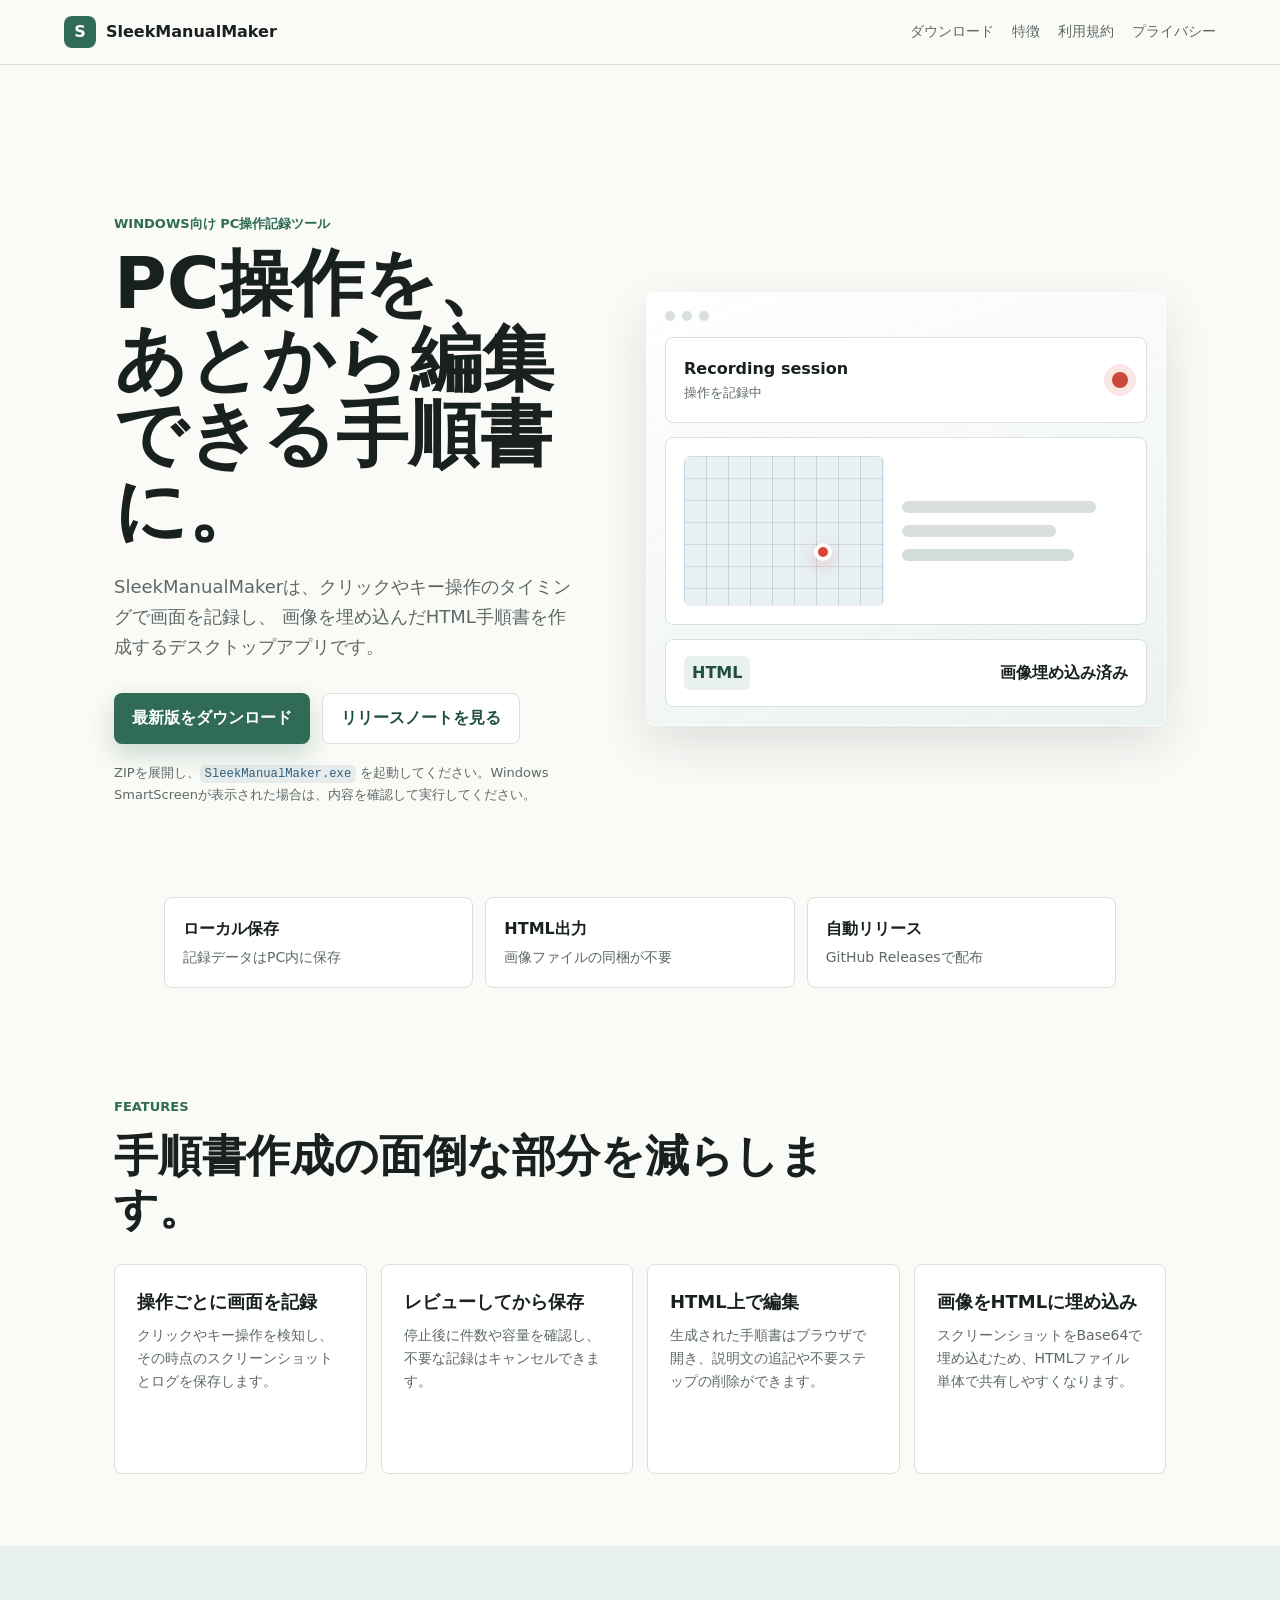
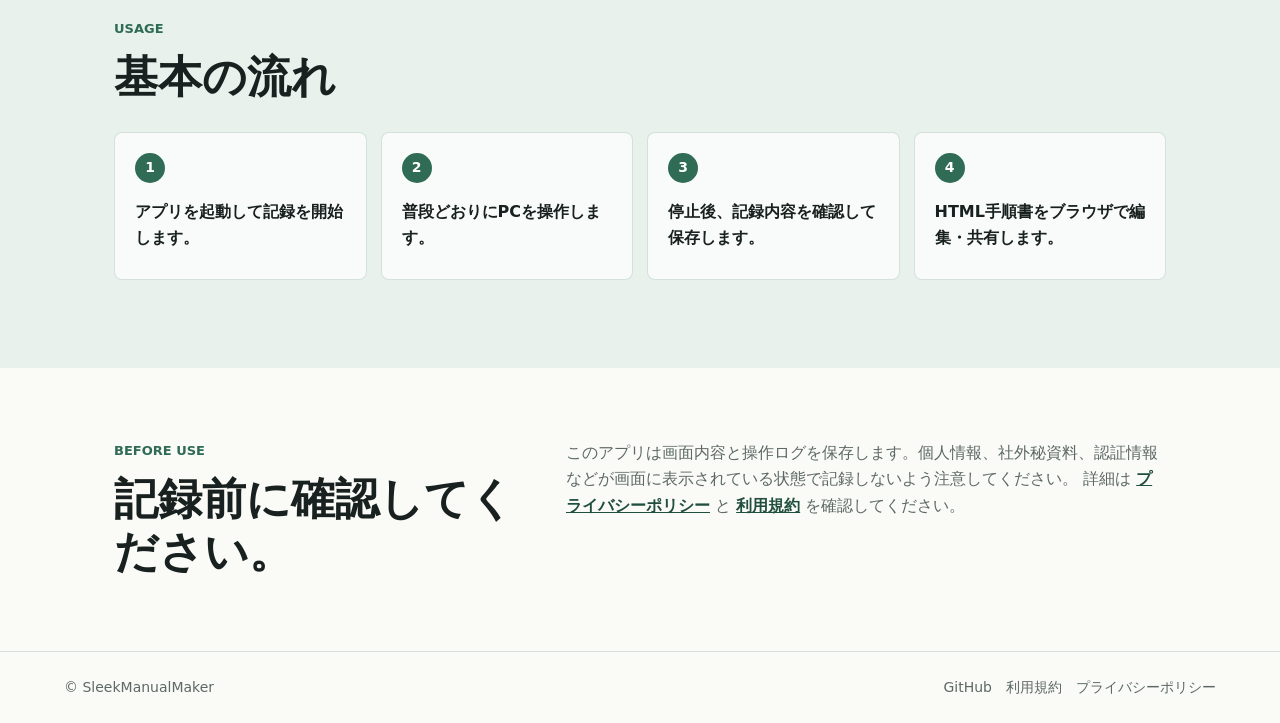
==== docs/site/index.html @ 2b90fae9 "Add GitHub Pages distribution site" ====
<!doctype html>
<html lang="ja">
  <head>
    <meta charset="utf-8">
    <meta name="viewport" content="width=device-width, initial-scale=1">
    <title>SleekManualMaker | PC操作をそのまま手順書に</title>
    <meta
      name="description"
      content="SleekManualMakerは、PC操作を記録してスクリーンショット付きHTML手順書を作成するWindows向けツールです。"
    >
    <meta property="og:title" content="SleekManualMaker">
    <meta
      property="og:description"
      content="クリックやキー操作を記録し、画像埋め込み済みのHTML手順書を作成します。"
    >
    <meta property="og:type" content="website">
    <link rel="stylesheet" href="styles.css">
  </head>
  <body>
    <header class="site-header">
      <a class="brand" href="./" aria-label="SleekManualMaker home">
        <span class="brand-mark">S</span>
        <span>SleekManualMaker</span>
      </a>
      <nav class="top-nav" aria-label="主要リンク">
        <a href="#download">ダウンロード</a>
        <a href="#features">特徴</a>
        <a href="terms.html">利用規約</a>
        <a href="privacy.html">プライバシー</a>
      </nav>
    </header>

    <main>
      <section class="hero">
        <div class="hero-copy">
          <p class="eyebrow">Windows向け PC操作記録ツール</p>
          <h1>PC操作を、あとから編集できる手順書に。</h1>
          <p class="lead">
            SleekManualMakerは、クリックやキー操作のタイミングで画面を記録し、
            画像を埋め込んだHTML手順書を作成するデスクトップアプリです。
          </p>
          <div class="hero-actions" id="download">
            <a class="primary-button" href="https://github.com/matsutanishimpei/Sleek-Manual-Maker/releases/latest/download/SleekManualMaker.zip">
              最新版をダウンロード
            </a>
            <a class="secondary-button" href="https://github.com/matsutanishimpei/Sleek-Manual-Maker/releases/latest">
              リリースノートを見る
            </a>
          </div>
          <p class="download-note">
            ZIPを展開し、<code>SleekManualMaker.exe</code> を起動してください。Windows SmartScreenが表示された場合は、内容を確認して実行してください。
          </p>
        </div>

        <div class="product-panel" aria-label="SleekManualMakerの画面イメージ">
          <div class="window-bar">
            <span></span><span></span><span></span>
          </div>
          <div class="recorder-preview">
            <div>
              <p class="preview-title">Recording session</p>
              <p class="preview-subtitle">操作を記録中</p>
            </div>
            <div class="record-dot"></div>
          </div>
          <div class="step-preview">
            <div class="screen-thumb">
              <span class="cursor-dot"></span>
            </div>
            <div class="step-lines">
              <span></span>
              <span></span>
              <span></span>
            </div>
          </div>
          <div class="export-preview">
            <span>HTML</span>
            <strong>画像埋め込み済み</strong>
          </div>
        </div>
      </section>

      <section class="trust-strip" aria-label="品質情報">
        <div>
          <strong>ローカル保存</strong>
          <span>記録データはPC内に保存</span>
        </div>
        <div>
          <strong>HTML出力</strong>
          <span>画像ファイルの同梱が不要</span>
        </div>
        <div>
          <strong>自動リリース</strong>
          <span>GitHub Releasesで配布</span>
        </div>
      </section>

      <section class="section" id="features">
        <div class="section-heading">
          <p class="eyebrow">Features</p>
          <h2>手順書作成の面倒な部分を減らします。</h2>
        </div>
        <div class="feature-grid">
          <article>
            <h3>操作ごとに画面を記録</h3>
            <p>クリックやキー操作を検知し、その時点のスクリーンショットとログを保存します。</p>
          </article>
          <article>
            <h3>レビューしてから保存</h3>
            <p>停止後に件数や容量を確認し、不要な記録はキャンセルできます。</p>
          </article>
          <article>
            <h3>HTML上で編集</h3>
            <p>生成された手順書はブラウザで開き、説明文の追記や不要ステップの削除ができます。</p>
          </article>
          <article>
            <h3>画像をHTMLに埋め込み</h3>
            <p>スクリーンショットをBase64で埋め込むため、HTMLファイル単体で共有しやすくなります。</p>
          </article>
        </div>
      </section>

      <section class="section muted">
        <div class="section-heading">
          <p class="eyebrow">Usage</p>
          <h2>基本の流れ</h2>
        </div>
        <ol class="flow-list">
          <li><span>1</span>アプリを起動して記録を開始します。</li>
          <li><span>2</span>普段どおりにPCを操作します。</li>
          <li><span>3</span>停止後、記録内容を確認して保存します。</li>
          <li><span>4</span>HTML手順書をブラウザで編集・共有します。</li>
        </ol>
      </section>

      <section class="section notice">
        <div>
          <p class="eyebrow">Before Use</p>
          <h2>記録前に確認してください。</h2>
        </div>
        <p>
          このアプリは画面内容と操作ログを保存します。個人情報、社外秘資料、認証情報などが画面に表示されている状態で記録しないよう注意してください。
          詳細は <a href="privacy.html">プライバシーポリシー</a> と <a href="terms.html">利用規約</a> を確認してください。
        </p>
      </section>
    </main>

    <footer class="site-footer">
      <span>© SleekManualMaker</span>
      <span>
        <a href="https://github.com/matsutanishimpei/Sleek-Manual-Maker">GitHub</a>
        <a href="terms.html">利用規約</a>
        <a href="privacy.html">プライバシーポリシー</a>
      </span>
    </footer>
  </body>
</html>
---- docs/site/styles.css ----
:root {
  color-scheme: light;
  --ink: #18211f;
  --muted: #5d6965;
  --paper: #fafaf7;
  --panel: #ffffff;
  --line: #d9dfdc;
  --green: #2f6b55;
  --green-strong: #214f3f;
  --amber: #c8892c;
  --blue: #315f7d;
  --soft-green: #e8f1ec;
  --soft-blue: #e8f0f4;
  --shadow: 0 18px 50px rgba(24, 33, 31, 0.12);
}

* {
  box-sizing: border-box;
}

html {
  scroll-behavior: smooth;
}

body {
  margin: 0;
  background: var(--paper);
  color: var(--ink);
  font-family:
    "BIZ UDPGothic", "Yu Gothic", "Hiragino Kaku Gothic ProN", Meiryo, system-ui,
    sans-serif;
  line-height: 1.65;
}

a {
  color: inherit;
}

code {
  padding: 2px 5px;
  border-radius: 5px;
  background: rgba(49, 95, 125, 0.1);
  color: var(--blue);
  font-family: "Cascadia Mono", Consolas, monospace;
  font-size: 0.94em;
}

.site-header {
  position: sticky;
  top: 0;
  z-index: 10;
  display: flex;
  align-items: center;
  justify-content: space-between;
  gap: 24px;
  padding: 16px clamp(20px, 5vw, 64px);
  background: rgba(250, 250, 247, 0.92);
  border-bottom: 1px solid var(--line);
  backdrop-filter: blur(18px);
}

.brand {
  display: inline-flex;
  align-items: center;
  gap: 10px;
  font-weight: 700;
  text-decoration: none;
}

.brand-mark {
  display: grid;
  place-items: center;
  width: 32px;
  height: 32px;
  border-radius: 8px;
  background: var(--green);
  color: #fff;
}

.top-nav {
  display: flex;
  align-items: center;
  gap: 18px;
  color: var(--muted);
  font-size: 14px;
}

.top-nav a {
  text-decoration: none;
}

.top-nav a:hover,
.top-nav a[aria-current="page"] {
  color: var(--green-strong);
}

.hero {
  display: grid;
  grid-template-columns: minmax(0, 1fr) minmax(320px, 520px);
  gap: clamp(32px, 6vw, 72px);
  align-items: center;
  max-width: 1180px;
  min-height: calc(100svh - 68px);
  margin: 0 auto;
  padding: clamp(56px, 9vw, 104px) clamp(20px, 5vw, 64px) 48px;
}

.eyebrow {
  margin: 0 0 12px;
  color: var(--green);
  font-size: 13px;
  font-weight: 700;
  letter-spacing: 0;
  text-transform: uppercase;
}

h1,
h2,
h3,
p {
  overflow-wrap: anywhere;
}

h1 {
  max-width: 780px;
  margin: 0;
  font-size: clamp(38px, 8vw, 72px);
  line-height: 1.05;
  letter-spacing: 0;
}

h2 {
  margin: 0;
  font-size: clamp(28px, 4vw, 44px);
  line-height: 1.2;
  letter-spacing: 0;
}

h3 {
  margin: 0 0 8px;
  font-size: 18px;
  letter-spacing: 0;
}

.lead {
  max-width: 680px;
  margin: 24px 0 0;
  color: var(--muted);
  font-size: 18px;
}

.hero-actions {
  display: flex;
  flex-wrap: wrap;
  gap: 12px;
  margin-top: 32px;
}

.primary-button,
.secondary-button {
  display: inline-flex;
  align-items: center;
  justify-content: center;
  min-height: 46px;
  padding: 11px 18px;
  border-radius: 8px;
  font-weight: 700;
  text-decoration: none;
}

.primary-button {
  background: var(--green);
  color: #fff;
  box-shadow: 0 10px 24px rgba(47, 107, 85, 0.24);
}

.primary-button:hover {
  background: var(--green-strong);
}

.secondary-button {
  border: 1px solid var(--line);
  background: #fff;
  color: var(--green-strong);
}

.download-note {
  max-width: 660px;
  margin: 18px 0 0;
  color: var(--muted);
  font-size: 13px;
}

.product-panel {
  width: 100%;
  padding: 18px;
  border: 1px solid rgba(255, 255, 255, 0.72);
  border-radius: 8px;
  background:
    linear-gradient(160deg, rgba(255, 255, 255, 0.94), rgba(232, 241, 236, 0.86)),
    var(--panel);
  box-shadow: var(--shadow);
}

.window-bar {
  display: flex;
  gap: 7px;
  padding-bottom: 16px;
}

.window-bar span {
  width: 10px;
  height: 10px;
  border-radius: 50%;
  background: var(--line);
}

.recorder-preview,
.step-preview,
.export-preview {
  border: 1px solid var(--line);
  border-radius: 8px;
  background: #fff;
}

.recorder-preview {
  display: flex;
  align-items: center;
  justify-content: space-between;
  padding: 18px;
}

.preview-title,
.preview-subtitle {
  margin: 0;
}

.preview-title {
  font-weight: 700;
}

.preview-subtitle {
  color: var(--muted);
  font-size: 13px;
}

.record-dot {
  width: 16px;
  height: 16px;
  border-radius: 50%;
  background: #c9493c;
  box-shadow: 0 0 0 8px rgba(201, 73, 60, 0.13);
}

.step-preview {
  display: grid;
  grid-template-columns: 45% 1fr;
  gap: 18px;
  margin-top: 14px;
  padding: 18px;
}

.screen-thumb {
  position: relative;
  min-height: 150px;
  border-radius: 6px;
  background:
    linear-gradient(90deg, rgba(49, 95, 125, 0.18) 1px, transparent 1px),
    linear-gradient(rgba(49, 95, 125, 0.14) 1px, transparent 1px),
    var(--soft-blue);
  background-size: 22px 22px;
}

.cursor-dot {
  position: absolute;
  right: 26%;
  bottom: 30%;
  width: 18px;
  height: 18px;
  border: 4px solid #fff;
  border-radius: 50%;
  background: #d94436;
  box-shadow: 0 6px 16px rgba(217, 68, 54, 0.26);
}

.step-lines {
  display: grid;
  align-content: center;
  gap: 12px;
}

.step-lines span {
  height: 12px;
  border-radius: 999px;
  background: var(--line);
}

.step-lines span:nth-child(1) {
  width: 86%;
}

.step-lines span:nth-child(2) {
  width: 68%;
}

.step-lines span:nth-child(3) {
  width: 76%;
  background: rgba(47, 107, 85, 0.22);
}

.export-preview {
  display: flex;
  align-items: center;
  justify-content: space-between;
  gap: 14px;
  margin-top: 14px;
  padding: 16px 18px;
}

.export-preview span {
  padding: 4px 8px;
  border-radius: 6px;
  background: var(--soft-green);
  color: var(--green-strong);
  font-weight: 700;
}

.trust-strip {
  display: grid;
  grid-template-columns: repeat(3, minmax(0, 1fr));
  max-width: 1080px;
  margin: 0 auto;
  padding: 0 clamp(20px, 5vw, 64px) 36px;
  gap: 12px;
}

.trust-strip div {
  padding: 18px;
  border: 1px solid var(--line);
  border-radius: 8px;
  background: #fff;
}

.trust-strip strong,
.trust-strip span {
  display: block;
}

.trust-strip span {
  margin-top: 4px;
  color: var(--muted);
  font-size: 14px;
}

.section {
  max-width: 1180px;
  margin: 0 auto;
  padding: 72px clamp(20px, 5vw, 64px);
}

.section-heading {
  max-width: 720px;
  margin-bottom: 28px;
}

.feature-grid {
  display: grid;
  grid-template-columns: repeat(4, minmax(0, 1fr));
  gap: 14px;
}

.feature-grid article {
  min-height: 210px;
  padding: 22px;
  border: 1px solid var(--line);
  border-radius: 8px;
  background: #fff;
}

.feature-grid p {
  margin: 0;
  color: var(--muted);
  font-size: 14px;
}

.muted {
  max-width: none;
  background: var(--soft-green);
}

.muted .section-heading,
.muted .flow-list {
  max-width: 1052px;
  margin-right: auto;
  margin-left: auto;
}

.flow-list {
  display: grid;
  grid-template-columns: repeat(4, minmax(0, 1fr));
  gap: 14px;
  padding: 0;
  list-style: none;
}

.flow-list li {
  min-height: 148px;
  padding: 20px;
  border: 1px solid rgba(47, 107, 85, 0.18);
  border-radius: 8px;
  background: rgba(255, 255, 255, 0.72);
  font-weight: 700;
}

.flow-list span {
  display: grid;
  place-items: center;
  width: 30px;
  height: 30px;
  margin-bottom: 16px;
  border-radius: 50%;
  background: var(--green);
  color: #fff;
  font-size: 14px;
}

.notice {
  display: grid;
  grid-template-columns: minmax(260px, 0.7fr) 1fr;
  gap: 32px;
  align-items: start;
}

.notice p:last-child {
  margin: 0;
  color: var(--muted);
}

.notice a,
.legal-body a {
  color: var(--green-strong);
  font-weight: 700;
}

.site-footer {
  display: flex;
  align-items: center;
  justify-content: space-between;
  gap: 20px;
  padding: 24px clamp(20px, 5vw, 64px);
  border-top: 1px solid var(--line);
  color: var(--muted);
  font-size: 14px;
}

.site-footer span:last-child {
  display: flex;
  flex-wrap: wrap;
  gap: 14px;
}

.site-footer a {
  text-decoration: none;
}

.legal-page {
  max-width: 920px;
  margin: 0 auto;
  padding: 56px clamp(20px, 5vw, 64px) 80px;
}

.legal-hero {
  padding-bottom: 28px;
  border-bottom: 1px solid var(--line);
}

.legal-hero p:last-child {
  margin: 16px 0 0;
  color: var(--muted);
}

.legal-body {
  padding-top: 32px;
}

.legal-body h2 {
  margin: 34px 0 10px;
  font-size: 24px;
}

.legal-body h2:first-child {
  margin-top: 0;
}

.legal-body p,
.legal-body li {
  color: var(--muted);
}

.legal-body ul {
  padding-left: 1.4em;
}

.not-found {
  display: grid;
  place-items: start;
  align-content: center;
  min-height: 100svh;
  max-width: 720px;
  margin: 0 auto;
  padding: 40px clamp(20px, 5vw, 64px);
}

.not-found .primary-button {
  margin-top: 18px;
}

@media (max-width: 900px) {
  .site-header {
    align-items: flex-start;
    flex-direction: column;
  }

  .top-nav {
    flex-wrap: wrap;
  }

  .hero {
    grid-template-columns: 1fr;
    min-height: auto;
  }

  .product-panel {
    max-width: 560px;
  }

  .trust-strip,
  .feature-grid,
  .flow-list,
  .notice {
    grid-template-columns: 1fr;
  }

  .feature-grid article,
  .flow-list li {
    min-height: auto;
  }
}

@media (max-width: 520px) {
  .hero-actions,
  .site-footer {
    align-items: stretch;
    flex-direction: column;
  }

  .primary-button,
  .secondary-button {
    width: 100%;
  }

  .step-preview {
    grid-template-columns: 1fr;
  }
}
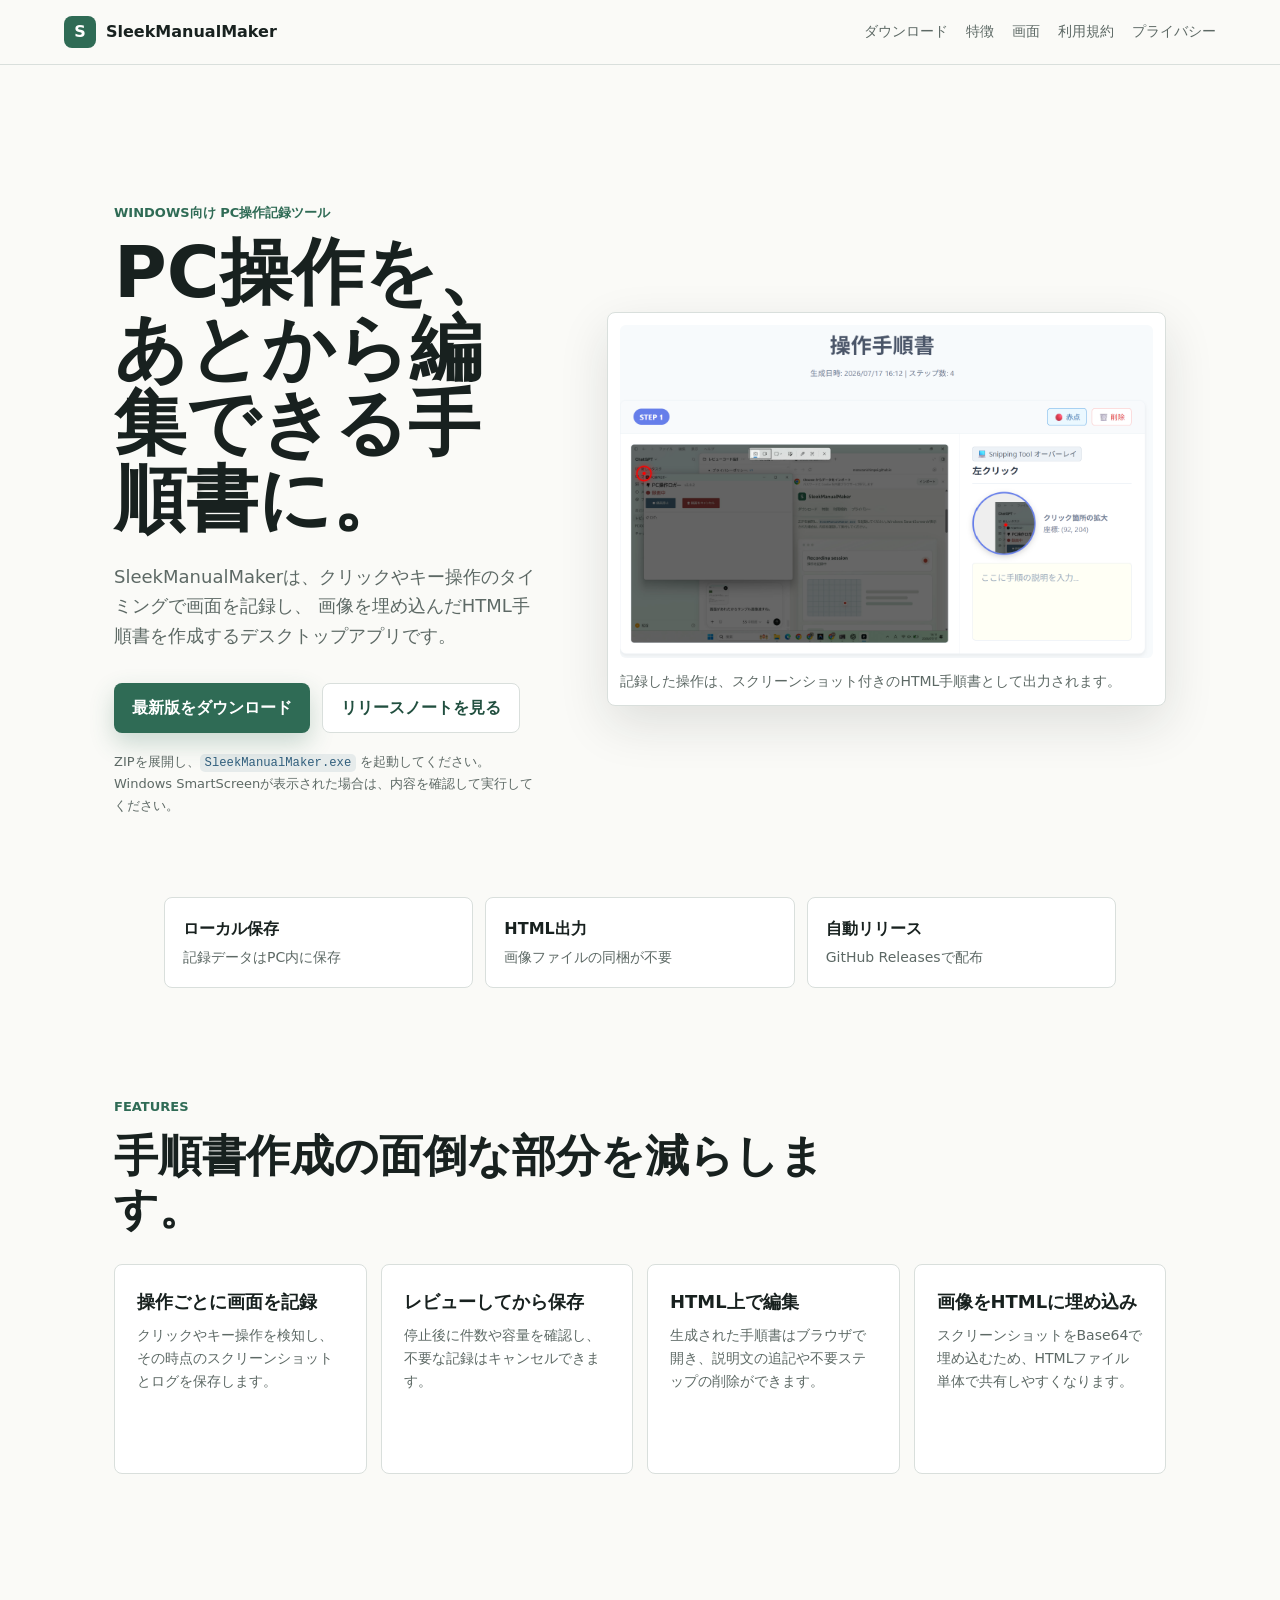
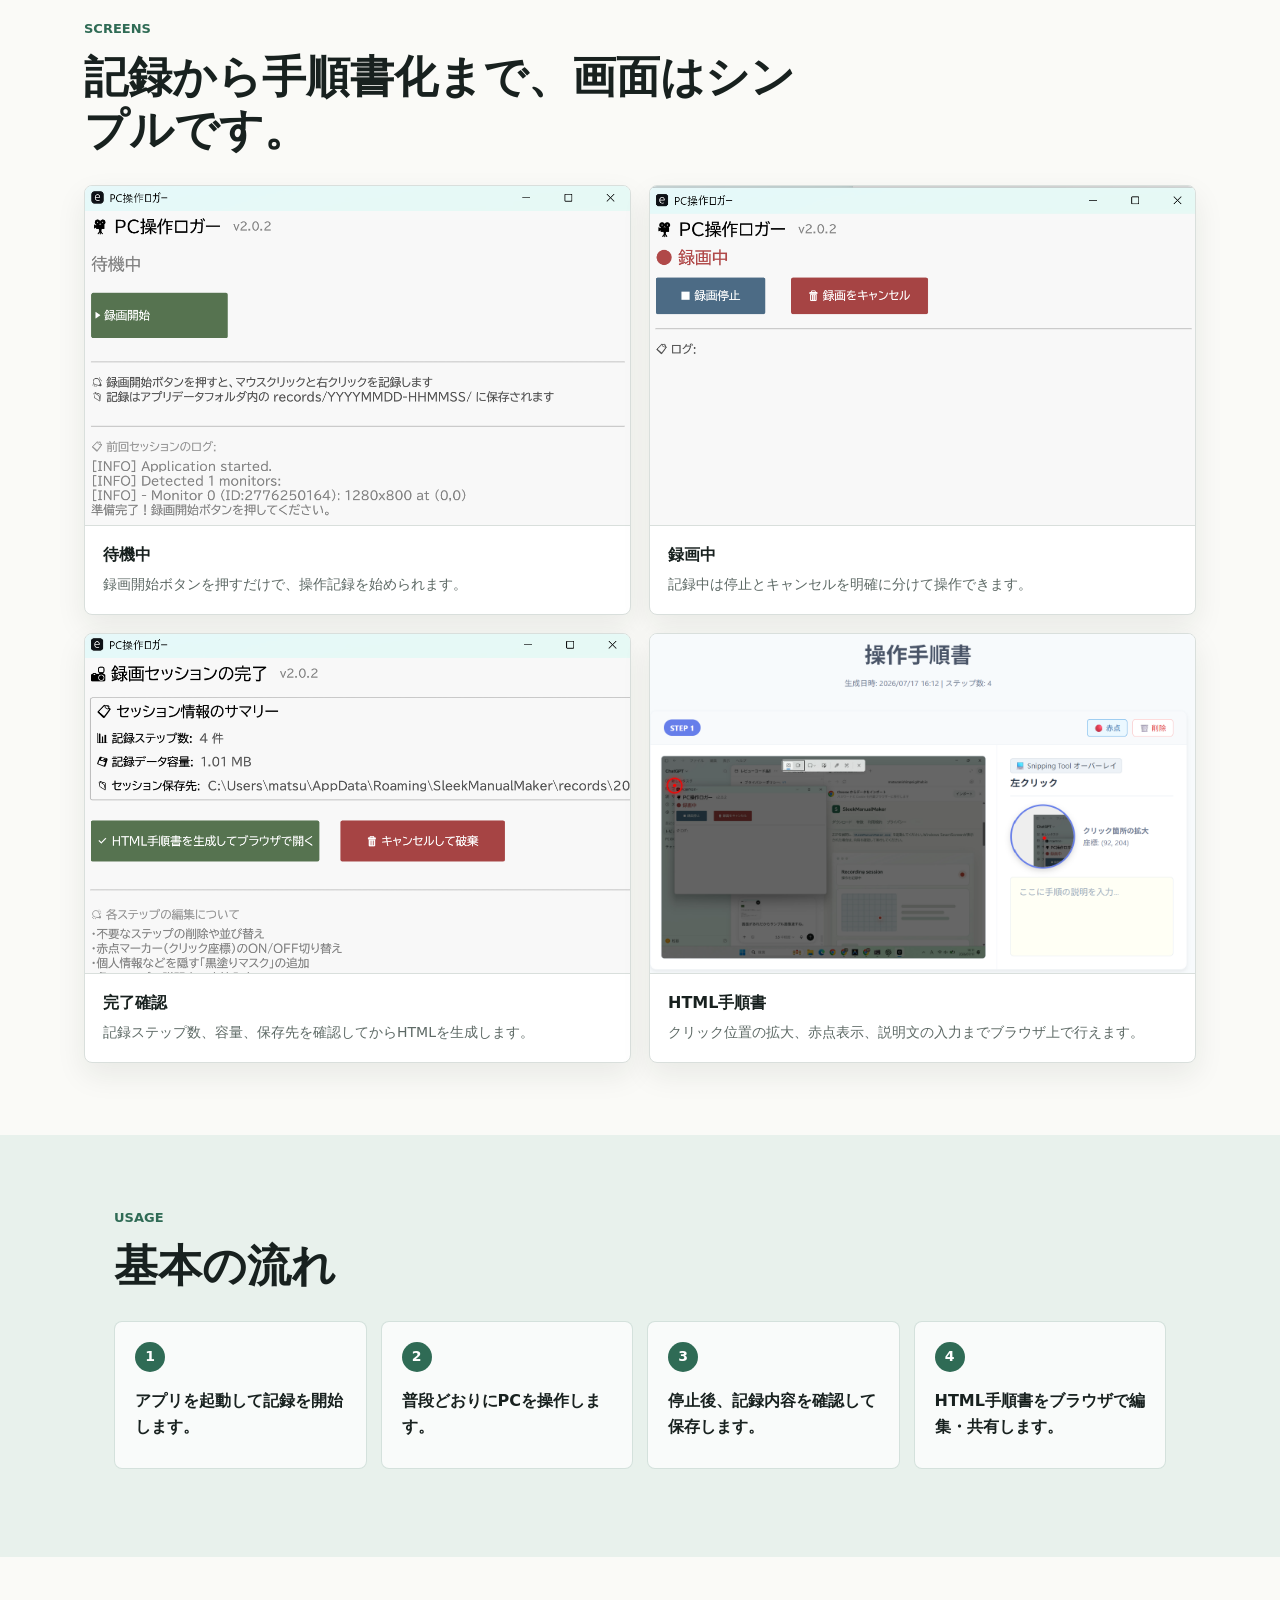
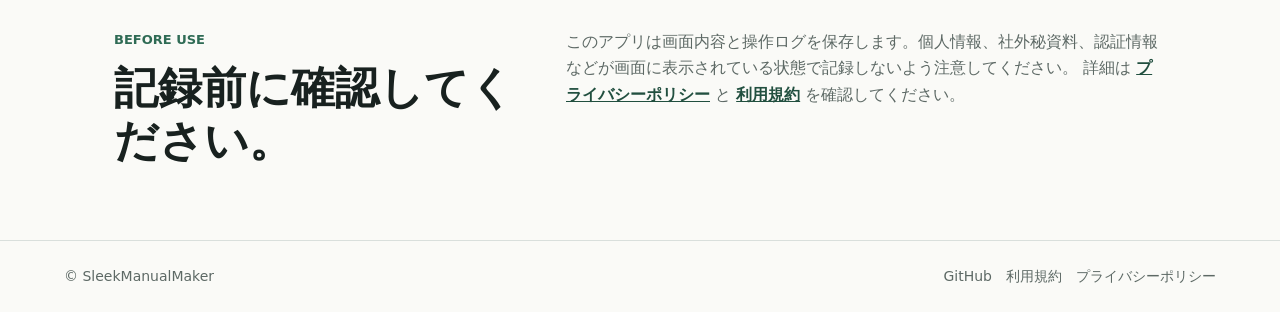
==== commit 35337173: "Use real product screenshots on Pages site" ====
--- a/docs/site/index.html
+++ b/docs/site/index.html
@@ -25,6 +25,7 @@
       <nav class="top-nav" aria-label="主要リンク">
         <a href="#download">ダウンロード</a>
         <a href="#features">特徴</a>
+        <a href="#screens">画面</a>
         <a href="terms.html">利用規約</a>
         <a href="privacy.html">プライバシー</a>
       </nav>
@@ -52,32 +53,12 @@
           </p>
         </div>
 
-        <div class="product-panel" aria-label="SleekManualMakerの画面イメージ">
-          <div class="window-bar">
-            <span></span><span></span><span></span>
-          </div>
-          <div class="recorder-preview">
-            <div>
-              <p class="preview-title">Recording session</p>
-              <p class="preview-subtitle">操作を記録中</p>
-            </div>
-            <div class="record-dot"></div>
-          </div>
-          <div class="step-preview">
-            <div class="screen-thumb">
-              <span class="cursor-dot"></span>
-            </div>
-            <div class="step-lines">
-              <span></span>
-              <span></span>
-              <span></span>
-            </div>
-          </div>
-          <div class="export-preview">
-            <span>HTML</span>
-            <strong>画像埋め込み済み</strong>
-          </div>
-        </div>
+        <figure class="hero-shot">
+          <img src="assets/manual-output.png" alt="SleekManualMakerで生成した操作手順書の画面">
+          <figcaption>
+            記録した操作は、スクリーンショット付きのHTML手順書として出力されます。
+          </figcaption>
+        </figure>
       </section>
 
       <section class="trust-strip" aria-label="品質情報">
@@ -120,6 +101,43 @@
         </div>
       </section>
 
+      <section class="section screenshots" id="screens">
+        <div class="section-heading">
+          <p class="eyebrow">Screens</p>
+          <h2>記録から手順書化まで、画面はシンプルです。</h2>
+        </div>
+        <div class="screen-grid">
+          <figure>
+            <img src="assets/app-idle.png" alt="待機中のPC操作ロガー画面">
+            <figcaption>
+              <strong>待機中</strong>
+              録画開始ボタンを押すだけで、操作記録を始められます。
+            </figcaption>
+          </figure>
+          <figure>
+            <img src="assets/app-recording.png" alt="録画中のPC操作ロガー画面">
+            <figcaption>
+              <strong>録画中</strong>
+              記録中は停止とキャンセルを明確に分けて操作できます。
+            </figcaption>
+          </figure>
+          <figure>
+            <img src="assets/app-summary.png" alt="録画セッション完了後のサマリー画面">
+            <figcaption>
+              <strong>完了確認</strong>
+              記録ステップ数、容量、保存先を確認してからHTMLを生成します。
+            </figcaption>
+          </figure>
+          <figure>
+            <img src="assets/manual-output.png" alt="生成された操作手順書の画面">
+            <figcaption>
+              <strong>HTML手順書</strong>
+              クリック位置の拡大、赤点表示、説明文の入力までブラウザ上で行えます。
+            </figcaption>
+          </figure>
+        </div>
+      </section>
+
       <section class="section muted">
         <div class="section-heading">
           <p class="eyebrow">Usage</p>
--- a/docs/site/styles.css
+++ b/docs/site/styles.css
@@ -96,7 +96,7 @@
 
 .hero {
   display: grid;
-  grid-template-columns: minmax(0, 1fr) minmax(320px, 520px);
+  grid-template-columns: minmax(0, 0.86fr) minmax(420px, 1.14fr);
   gap: clamp(32px, 6vw, 72px);
   align-items: center;
   max-width: 1180px;
@@ -191,138 +191,28 @@
   font-size: 13px;
 }
 
-.product-panel {
+.hero-shot {
+  margin: 0;
+  padding: 12px;
+  border: 1px solid var(--line);
+  border-radius: 8px;
+  background: #fff;
+  box-shadow: var(--shadow);
+}
+
+.hero-shot img {
+  display: block;
   width: 100%;
-  padding: 18px;
-  border: 1px solid rgba(255, 255, 255, 0.72);
-  border-radius: 8px;
-  background:
-    linear-gradient(160deg, rgba(255, 255, 255, 0.94), rgba(232, 241, 236, 0.86)),
-    var(--panel);
-  box-shadow: var(--shadow);
-}
-
-.window-bar {
-  display: flex;
-  gap: 7px;
-  padding-bottom: 16px;
-}
-
-.window-bar span {
-  width: 10px;
-  height: 10px;
-  border-radius: 50%;
-  background: var(--line);
-}
-
-.recorder-preview,
-.step-preview,
-.export-preview {
-  border: 1px solid var(--line);
-  border-radius: 8px;
-  background: #fff;
-}
-
-.recorder-preview {
-  display: flex;
-  align-items: center;
-  justify-content: space-between;
-  padding: 18px;
-}
-
-.preview-title,
-.preview-subtitle {
-  margin: 0;
-}
-
-.preview-title {
-  font-weight: 700;
-}
-
-.preview-subtitle {
-  color: var(--muted);
-  font-size: 13px;
-}
-
-.record-dot {
-  width: 16px;
-  height: 16px;
-  border-radius: 50%;
-  background: #c9493c;
-  box-shadow: 0 0 0 8px rgba(201, 73, 60, 0.13);
-}
-
-.step-preview {
-  display: grid;
-  grid-template-columns: 45% 1fr;
-  gap: 18px;
-  margin-top: 14px;
-  padding: 18px;
-}
-
-.screen-thumb {
-  position: relative;
-  min-height: 150px;
+  aspect-ratio: 16 / 10;
   border-radius: 6px;
-  background:
-    linear-gradient(90deg, rgba(49, 95, 125, 0.18) 1px, transparent 1px),
-    linear-gradient(rgba(49, 95, 125, 0.14) 1px, transparent 1px),
-    var(--soft-blue);
-  background-size: 22px 22px;
-}
-
-.cursor-dot {
-  position: absolute;
-  right: 26%;
-  bottom: 30%;
-  width: 18px;
-  height: 18px;
-  border: 4px solid #fff;
-  border-radius: 50%;
-  background: #d94436;
-  box-shadow: 0 6px 16px rgba(217, 68, 54, 0.26);
-}
-
-.step-lines {
-  display: grid;
-  align-content: center;
-  gap: 12px;
-}
-
-.step-lines span {
-  height: 12px;
-  border-radius: 999px;
-  background: var(--line);
-}
-
-.step-lines span:nth-child(1) {
-  width: 86%;
-}
-
-.step-lines span:nth-child(2) {
-  width: 68%;
-}
-
-.step-lines span:nth-child(3) {
-  width: 76%;
-  background: rgba(47, 107, 85, 0.22);
-}
-
-.export-preview {
-  display: flex;
-  align-items: center;
-  justify-content: space-between;
-  gap: 14px;
-  margin-top: 14px;
-  padding: 16px 18px;
-}
-
-.export-preview span {
-  padding: 4px 8px;
-  border-radius: 6px;
-  background: var(--soft-green);
-  color: var(--green-strong);
-  font-weight: 700;
+  object-fit: cover;
+  object-position: top left;
+}
+
+.hero-shot figcaption {
+  margin-top: 12px;
+  color: var(--muted);
+  font-size: 14px;
 }
 
 .trust-strip {
@@ -381,6 +271,47 @@
   margin: 0;
   color: var(--muted);
   font-size: 14px;
+}
+
+.screenshots {
+  max-width: 1240px;
+}
+
+.screen-grid {
+  display: grid;
+  grid-template-columns: repeat(2, minmax(0, 1fr));
+  gap: 18px;
+}
+
+.screen-grid figure {
+  margin: 0;
+  overflow: hidden;
+  border: 1px solid var(--line);
+  border-radius: 8px;
+  background: #fff;
+  box-shadow: 0 12px 30px rgba(24, 33, 31, 0.08);
+}
+
+.screen-grid img {
+  display: block;
+  width: 100%;
+  aspect-ratio: 16 / 10;
+  border-bottom: 1px solid var(--line);
+  object-fit: cover;
+  object-position: top left;
+}
+
+.screen-grid figcaption {
+  padding: 16px 18px 18px;
+  color: var(--muted);
+  font-size: 14px;
+}
+
+.screen-grid figcaption strong {
+  display: block;
+  margin-bottom: 4px;
+  color: var(--ink);
+  font-size: 16px;
 }
 
 .muted {
@@ -530,7 +461,7 @@
     min-height: auto;
   }
 
-  .product-panel {
+  .hero-shot {
     max-width: 560px;
   }
 
@@ -559,7 +490,7 @@
     width: 100%;
   }
 
-  .step-preview {
+  .screen-grid {
     grid-template-columns: 1fr;
   }
 }
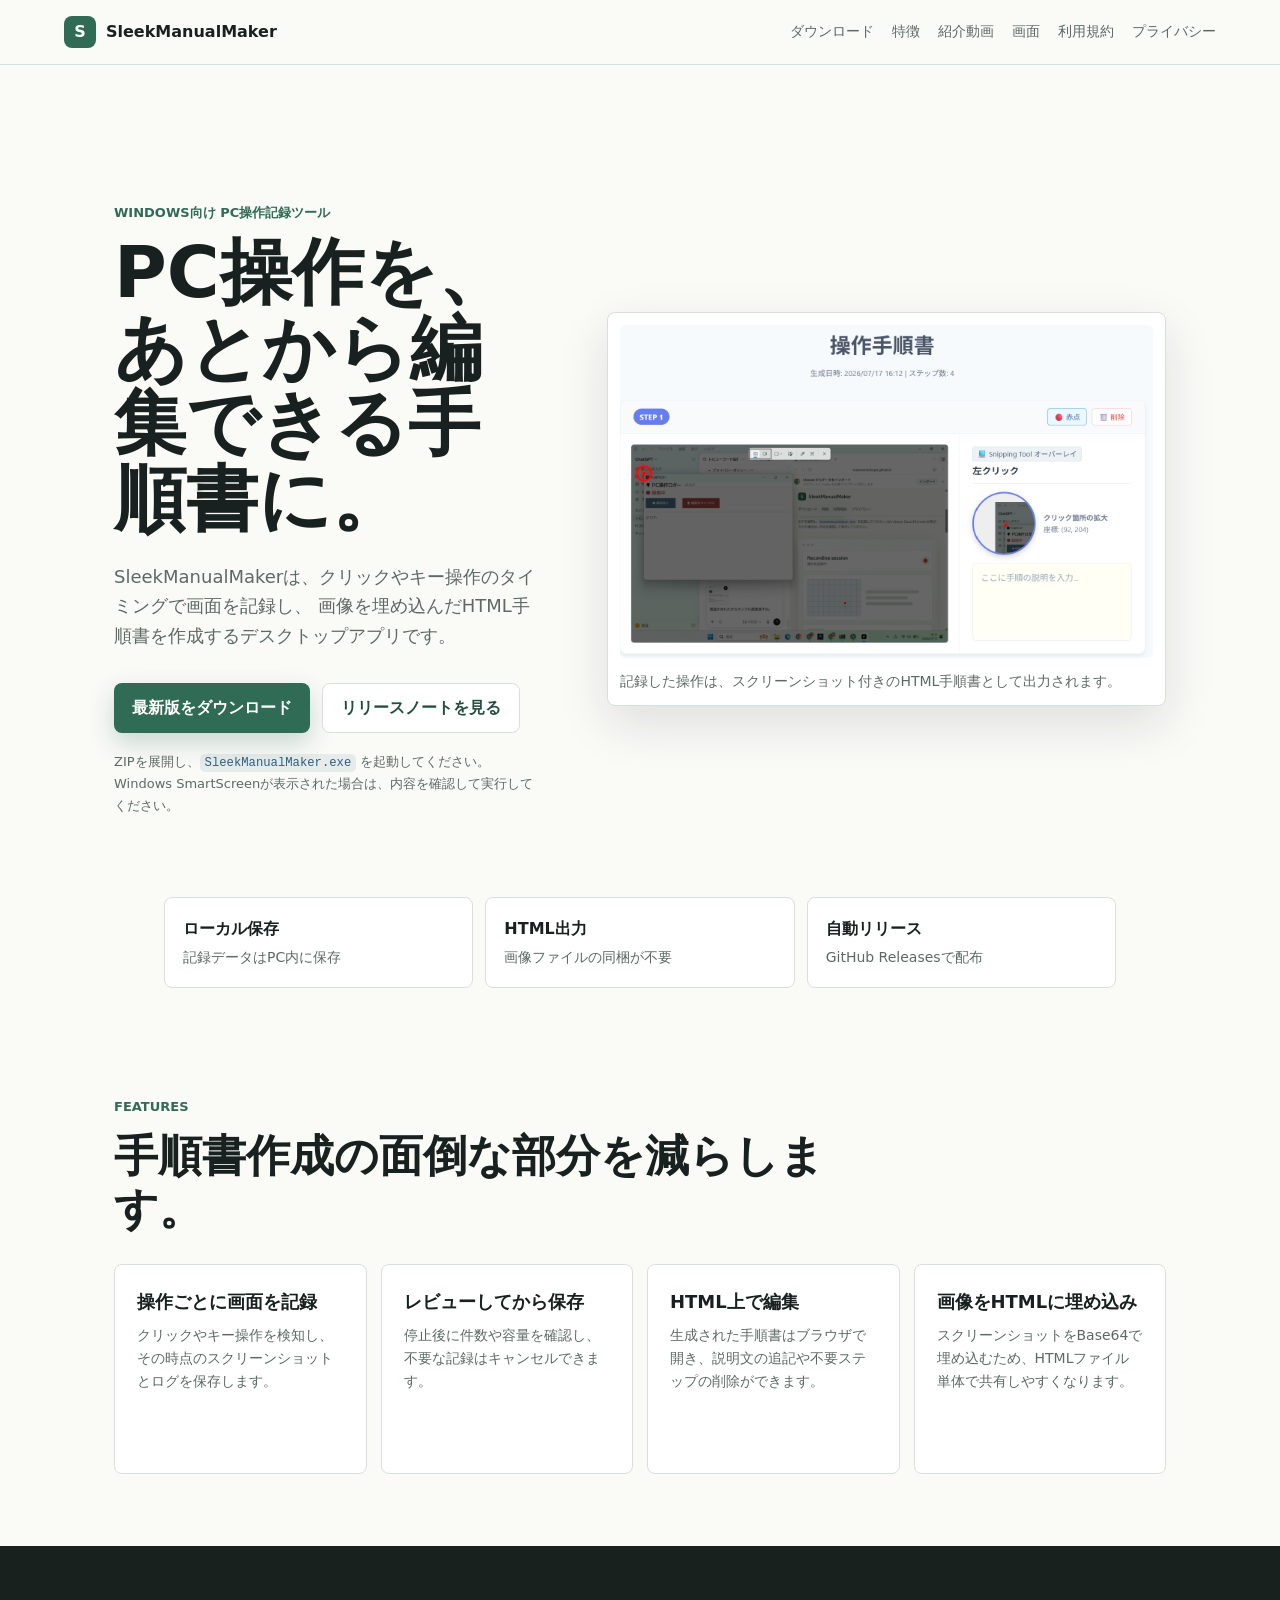
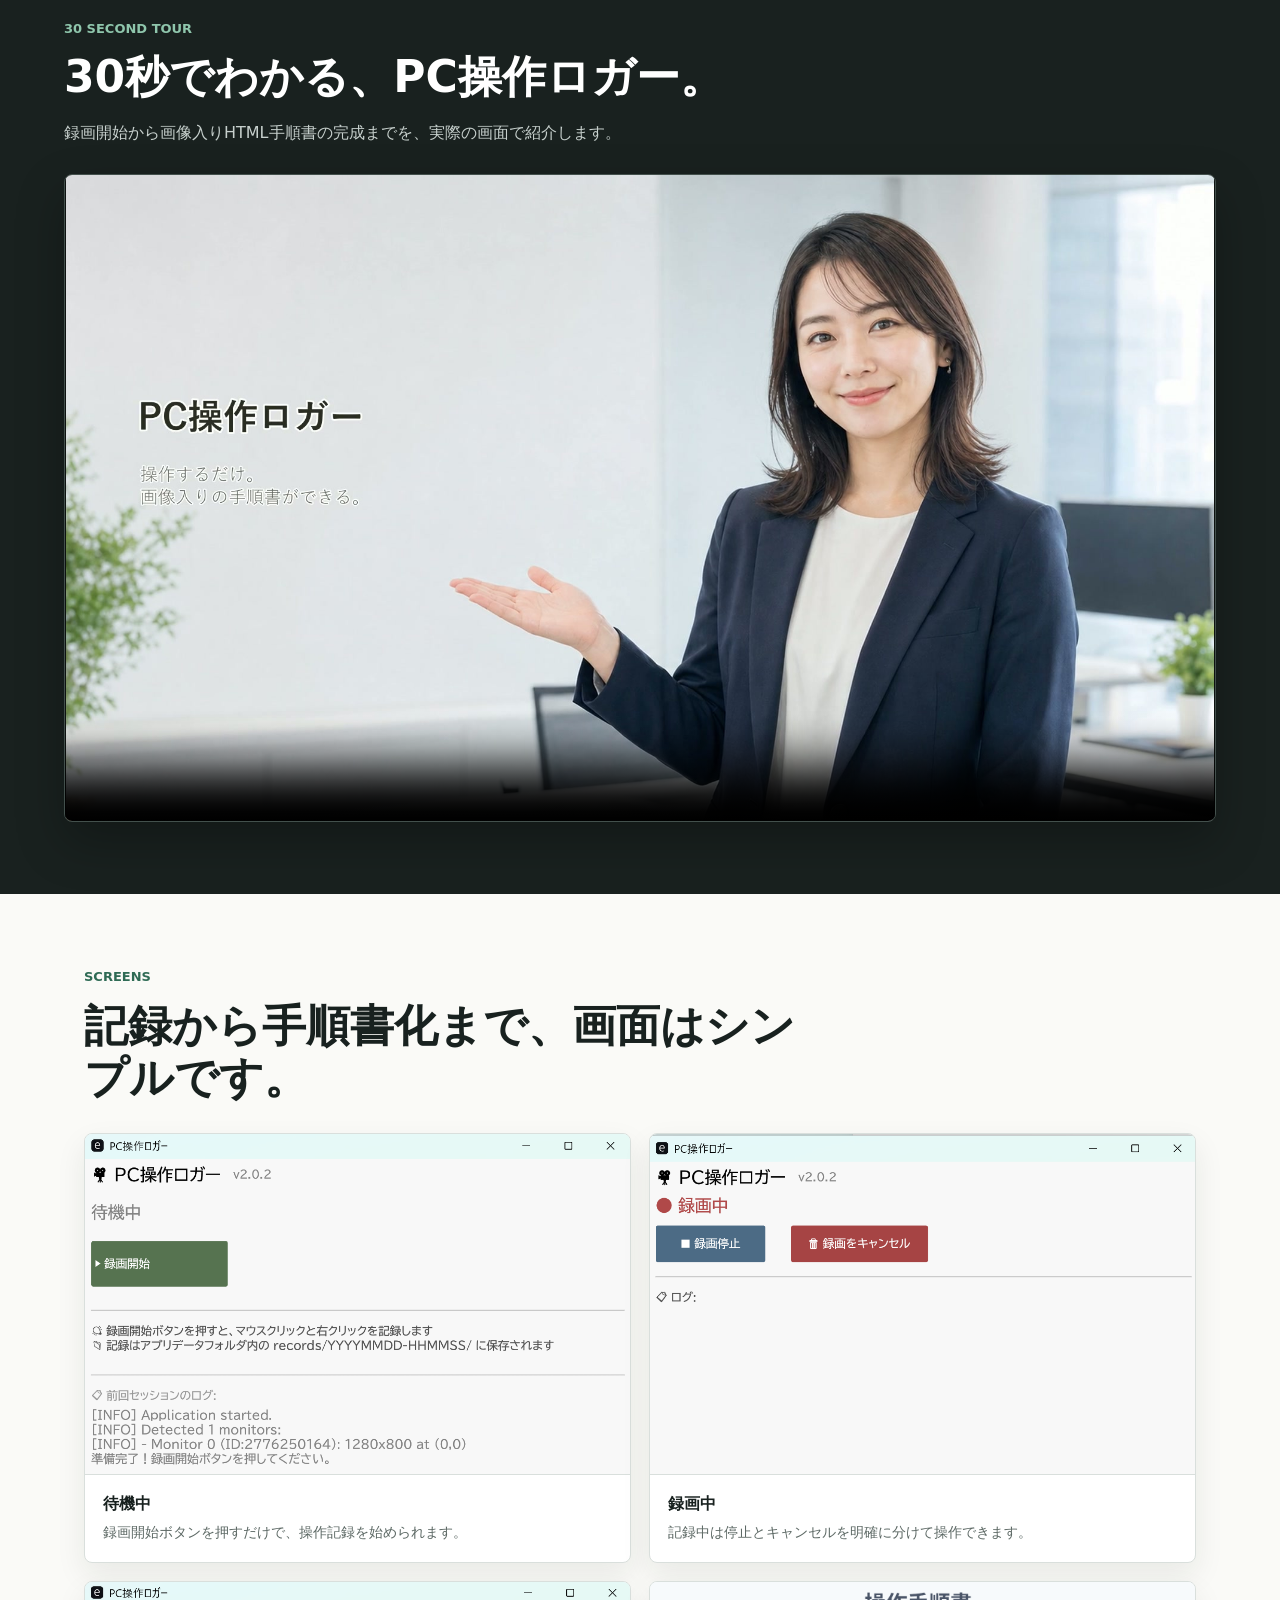
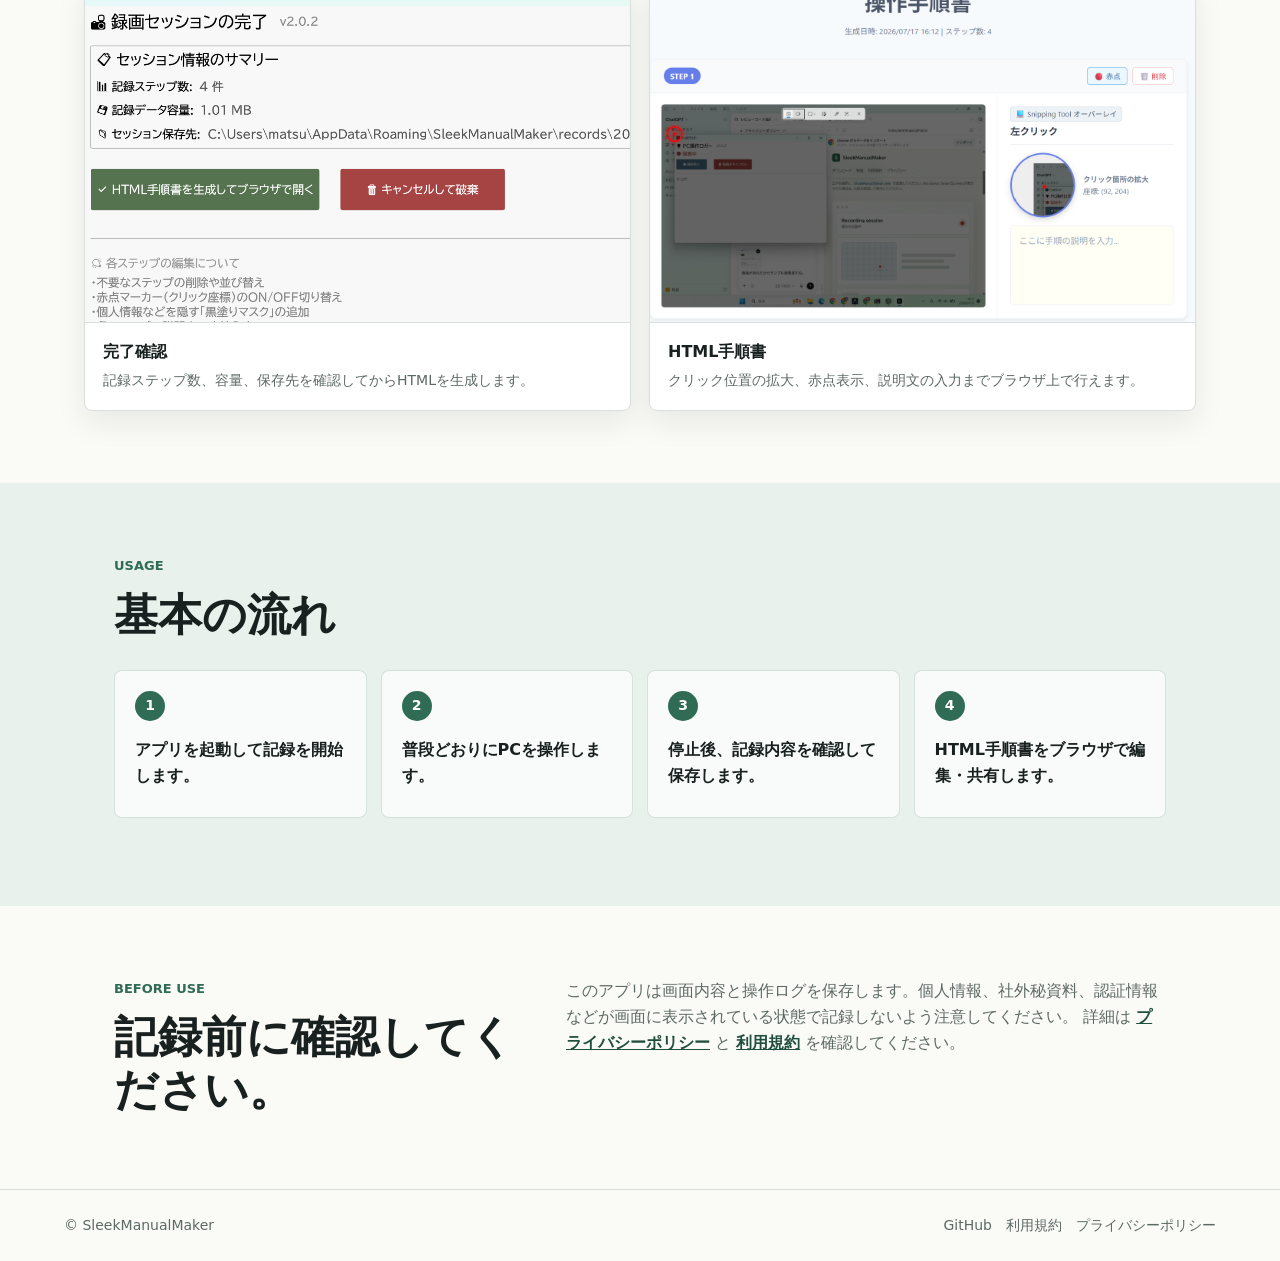
==== commit b6f0d974: "Add 30-second product introduction video" ====
--- a/docs/site/index.html
+++ b/docs/site/index.html
@@ -25,6 +25,7 @@
       <nav class="top-nav" aria-label="主要リンク">
         <a href="#download">ダウンロード</a>
         <a href="#features">特徴</a>
+        <a href="#movie">紹介動画</a>
         <a href="#screens">画面</a>
         <a href="terms.html">利用規約</a>
         <a href="privacy.html">プライバシー</a>
@@ -101,6 +102,26 @@
         </div>
       </section>
 
+      <section class="promo-section" id="movie">
+        <div class="promo-inner">
+          <div class="section-heading">
+            <p class="eyebrow">30 Second Tour</p>
+            <h2>30秒でわかる、PC操作ロガー。</h2>
+            <p>録画開始から画像入りHTML手順書の完成までを、実際の画面で紹介します。</p>
+          </div>
+          <video
+            class="promo-player"
+            controls
+            preload="metadata"
+            poster="assets/promo-poster.jpg"
+            aria-label="PC操作ロガーの30秒紹介動画"
+          >
+            <source src="assets/promo-video.mp4" type="video/mp4">
+            動画を再生できない場合は、<a href="assets/promo-video.mp4">こちらから開いてください</a>。
+          </video>
+        </div>
+      </section>
+
       <section class="section screenshots" id="screens">
         <div class="section-heading">
           <p class="eyebrow">Screens</p>
--- a/docs/site/styles.css
+++ b/docs/site/styles.css
@@ -273,6 +273,39 @@
   font-size: 14px;
 }
 
+.promo-section {
+  padding: 72px clamp(20px, 5vw, 64px);
+  background: #19211f;
+  color: #fff;
+}
+
+.promo-inner {
+  max-width: 1180px;
+  margin: 0 auto;
+}
+
+.promo-section .section-heading {
+  max-width: 760px;
+}
+
+.promo-section .section-heading p:last-child {
+  color: #c7d0cd;
+}
+
+.promo-section .eyebrow {
+  color: #8fc6ac;
+}
+
+.promo-player {
+  display: block;
+  width: 100%;
+  aspect-ratio: 16 / 9;
+  border: 1px solid #43504c;
+  border-radius: 8px;
+  background: #0d1210;
+  box-shadow: 0 20px 48px rgba(0, 0, 0, 0.26);
+}
+
 .screenshots {
   max-width: 1240px;
 }
@@ -453,7 +486,9 @@
   }
 
   .top-nav {
+    width: 100%;
     flex-wrap: wrap;
+    gap: 10px 16px;
   }
 
   .hero {
